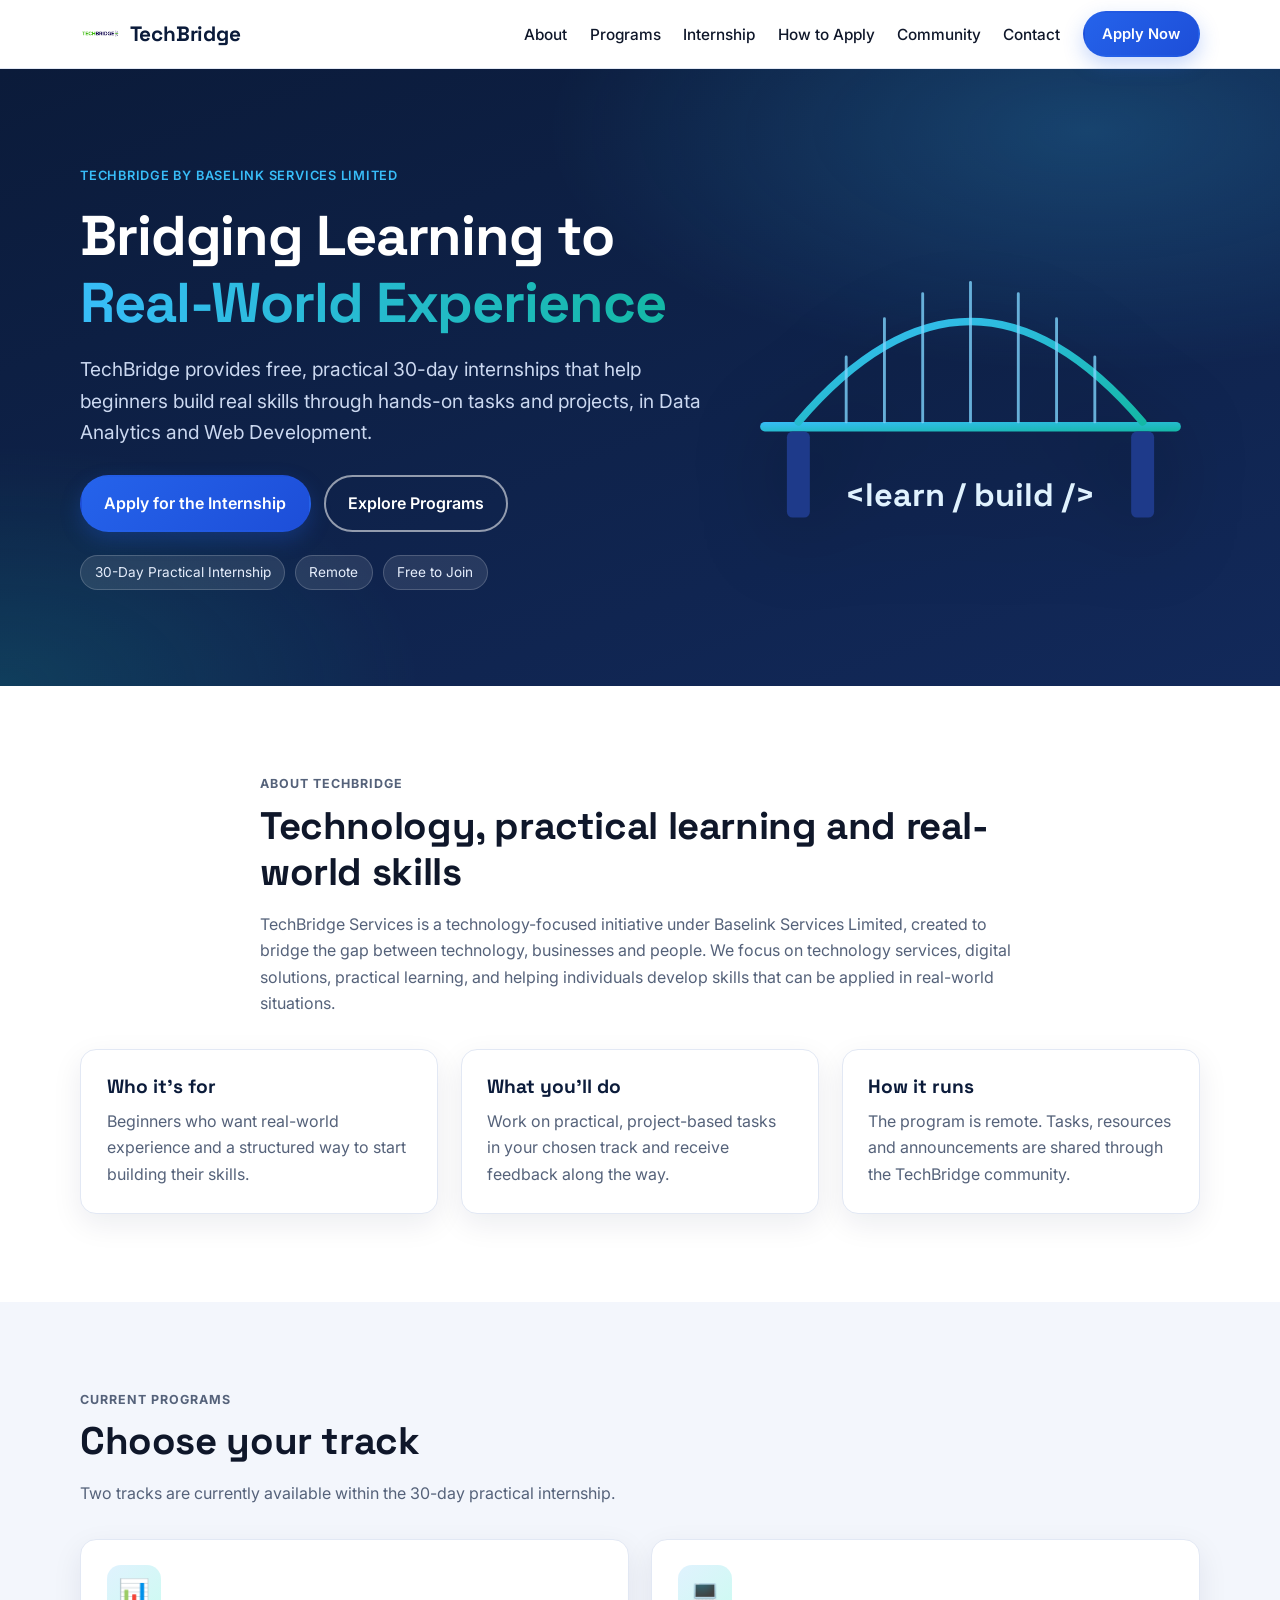
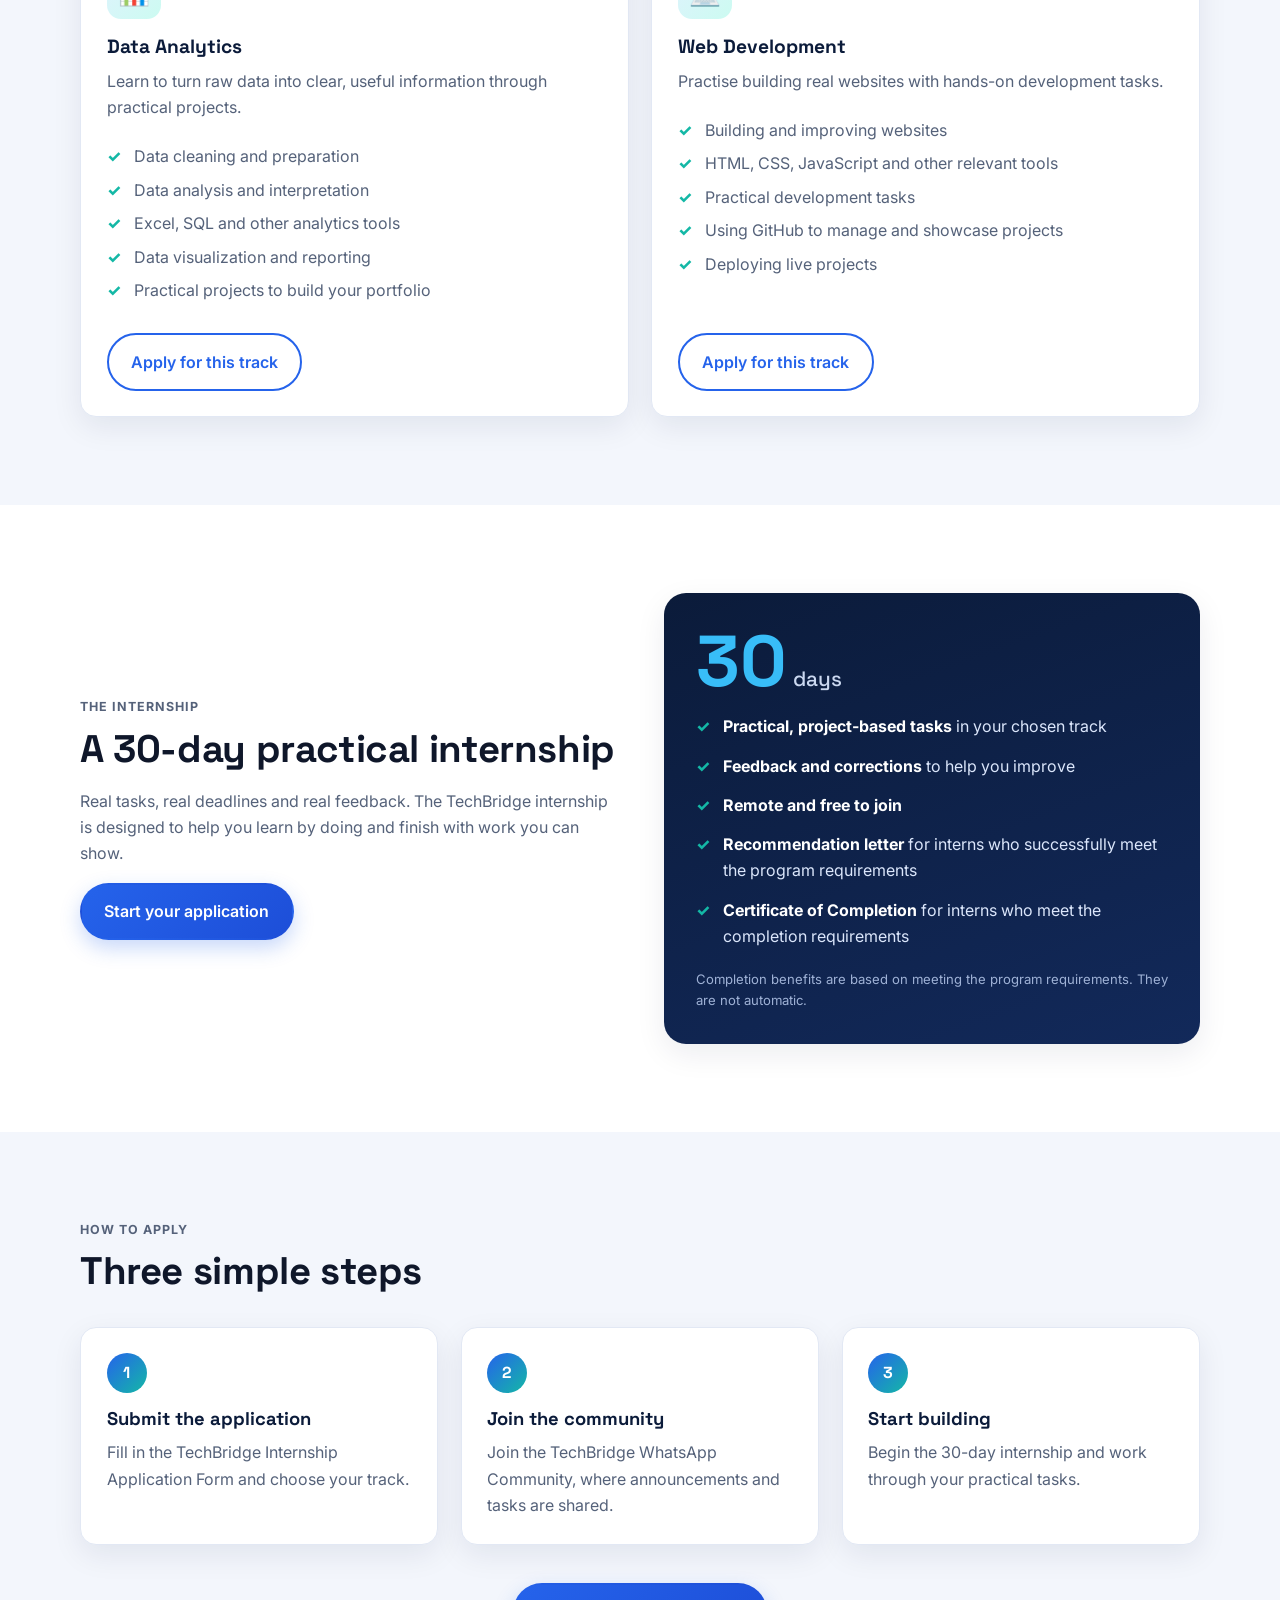
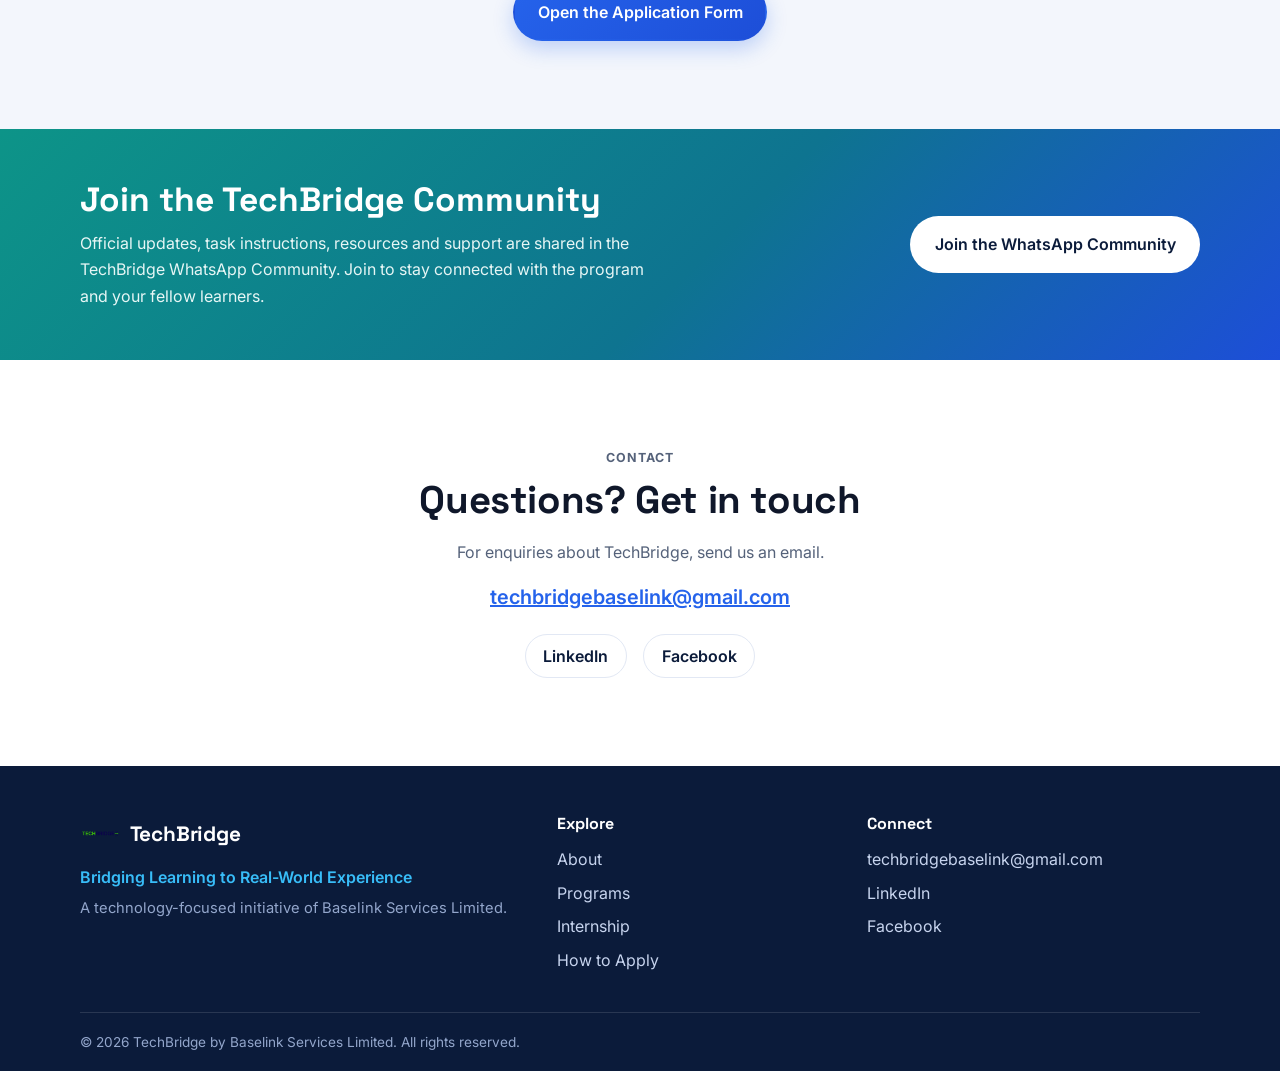
==== index.html @ 443b87cd "initial push" ====
<!doctype html>
<html lang="en">
  <head>
    <meta charset="UTF-8" />
    <meta name="viewport" content="width=device-width, initial-scale=1.0" />
    <title>TechBridge | Bridging Learning to Real-World Experience</title>
    <meta
      name="description"
      content="TechBridge by Baselink Services Limited offers free, practical 30-day internships in Data Analytics and Web Development."
    />
    <link rel="preconnect" href="https://fonts.googleapis.com" />
    <link rel="preconnect" href="https://fonts.gstatic.com" crossorigin />
    <link
      href="https://fonts.googleapis.com/css2?family=Inter:wght@400;500;600;700;800&family=Space+Grotesk:wght@500;700&display=swap"
      rel="stylesheet"
    />
    <link rel="stylesheet" href="style.css" />
  </head>
  <body>
    <a class="skip-link" href="#main">Skip to main content</a>

    <header class="site-header">
      <div class="container nav-wrap">
        <a class="brand" href="#home" aria-label="TechBridge home">
          <img
            src="images/techbridge-logo.png"
            alt="TechBridge logo"
            class="brand-logo"
          />
          <span class="brand-name">TechBridge</span>
        </a>

        <input
          type="checkbox"
          id="nav-toggle"
          class="nav-toggle"
          aria-label="Toggle navigation menu"
        />
        <label for="nav-toggle" class="nav-burger" aria-hidden="true"
          ><span></span><span></span><span></span
        ></label>

        <nav class="site-nav" aria-label="Main navigation">
          <ul>
            <li><a href="#about">About</a></li>
            <li><a href="#programs">Programs</a></li>
            <li><a href="#internship">Internship</a></li>
            <li><a href="#how-to-apply">How to Apply</a></li>
            <li><a href="#community">Community</a></li>
            <li><a href="#contact">Contact</a></li>
            <li>
              <a
                class="btn btn-small"
                href="https://forms.gle/8EbdSy5ttGfLZfjv5?utm_source=chatgpt.com"
                target="_blank"
                rel="noopener"
                >Apply Now</a
              >
            </li>
          </ul>
        </nav>
      </div>
    </header>

    <main id="main">
      <!-- ============ HERO ============ -->
      <section class="hero" id="home">
        <div class="container hero-grid">
          <div class="hero-copy">
            <p class="eyebrow">TechBridge by Baselink Services Limited</p>
            <h1>
              Bridging Learning to
              <span class="accent">Real-World Experience</span>
            </h1>
            <p class="lead">
              TechBridge provides free, practical 30-day internships that help
              beginners build real skills through hands-on tasks and projects,
              in Data Analytics and Web Development.
            </p>
            <div class="hero-actions">
              <a
                class="btn"
                href="https://forms.gle/8EbdSy5ttGfLZfjv5?utm_source=chatgpt.com"
                target="_blank"
                rel="noopener"
                >Apply for the Internship</a
              >
              <a class="btn btn-ghost" href="#programs">Explore Programs</a>
            </div>
            <ul class="hero-badges" aria-label="Key facts">
              <li>30-Day Practical Internship</li>
              <li>Remote</li>
              <li>Free to Join</li>
            </ul>
          </div>

          <div class="hero-art" aria-hidden="true">
            <svg
              viewBox="0 0 480 360"
              xmlns="http://www.w3.org/2000/svg"
              role="presentation"
            >
              <defs>
                <linearGradient id="g1" x1="0" y1="0" x2="1" y2="1">
                  <stop offset="0" stop-color="#38bdf8" />
                  <stop offset="1" stop-color="#14b8a6" />
                </linearGradient>
              </defs>
              <!-- bridge deck -->
              <rect
                x="20"
                y="230"
                width="440"
                height="10"
                rx="5"
                fill="url(#g1)"
              />
              <!-- arch -->
              <path
                d="M60 230 Q240 20 420 230"
                fill="none"
                stroke="url(#g1)"
                stroke-width="8"
                stroke-linecap="round"
              />
              <!-- hangers -->
              <g
                stroke="#7dd3fc"
                stroke-width="3"
                stroke-linecap="round"
                opacity=".8"
              >
                <line x1="110" y1="230" x2="110" y2="162" />
                <line x1="150" y1="230" x2="150" y2="122" />
                <line x1="190" y1="230" x2="190" y2="96" />
                <line x1="240" y1="230" x2="240" y2="84" />
                <line x1="290" y1="230" x2="290" y2="96" />
                <line x1="330" y1="230" x2="330" y2="122" />
                <line x1="370" y1="230" x2="370" y2="162" />
              </g>
              <!-- pillars -->
              <rect
                x="48"
                y="240"
                width="24"
                height="90"
                rx="6"
                fill="#1e3a8a"
              />
              <rect
                x="408"
                y="240"
                width="24"
                height="90"
                rx="6"
                fill="#1e3a8a"
              />
              <!-- code brackets -->
              <text
                x="240"
                y="318"
                text-anchor="middle"
                font-family="Space Grotesk, monospace"
                font-size="34"
                fill="#e0f2fe"
                font-weight="700"
              >
                &lt;learn / build /&gt;
              </text>
            </svg>
          </div>
        </div>
      </section>

      <!-- ============ ABOUT ============ -->
      <section class="section" id="about">
        <div class="container narrow">
          <p class="section-tag">About TechBridge</p>
          <h2>Technology, practical learning and real-world skills</h2>
          <p>
            TechBridge Services is a technology-focused initiative under
            Baselink Services Limited, created to bridge the gap between
            technology, businesses and people. We focus on technology services,
            digital solutions, practical learning, and helping individuals
            develop skills that can be applied in real-world situations.
          </p>
        </div>

        <div class="container cards three">
          <article class="card">
            <h3>Who it's for</h3>
            <p>
              Beginners who want real-world experience and a structured way to
              start building their skills.
            </p>
          </article>
          <article class="card">
            <h3>What you'll do</h3>
            <p>
              Work on practical, project-based tasks in your chosen track and
              receive feedback along the way.
            </p>
          </article>
          <article class="card">
            <h3>How it runs</h3>
            <p>
              The program is remote. Tasks, resources and announcements are
              shared through the TechBridge community.
            </p>
          </article>
        </div>
      </section>

      <!-- ============ PROGRAMS ============ -->
      <section class="section section-alt" id="programs">
        <div class="container">
          <p class="section-tag">Current Programs</p>
          <h2>Choose your track</h2>
          <p class="section-sub">
            Two tracks are currently available within the 30-day practical
            internship.
          </p>

          <div class="cards two">
            <article class="card program">
              <div class="program-icon" aria-hidden="true">&#128202;</div>
              <h3>Data Analytics</h3>
              <p>
                Learn to turn raw data into clear, useful information through
                practical projects.
              </p>
              <ul class="check-list">
                <li>Data cleaning and preparation</li>
                <li>Data analysis and interpretation</li>
                <li>Excel, SQL and other analytics tools</li>
                <li>Data visualization and reporting</li>
                <li>Practical projects to build your portfolio</li>
              </ul>
              <a
                class="btn btn-outline"
                href="https://forms.gle/8EbdSy5ttGfLZfjv5?utm_source=chatgpt.com"
                target="_blank"
                rel="noopener"
                >Apply for this track</a
              >
            </article>

            <article class="card program">
              <div class="program-icon" aria-hidden="true">&#128187;</div>
              <h3>Web Development</h3>
              <p>
                Practise building real websites with hands-on development tasks.
              </p>
              <ul class="check-list">
                <li>Building and improving websites</li>
                <li>HTML, CSS, JavaScript and other relevant tools</li>
                <li>Practical development tasks</li>
                <li>Using GitHub to manage and showcase projects</li>
                <li>Deploying live projects</li>
              </ul>
              <a
                class="btn btn-outline"
                href="https://forms.gle/8EbdSy5ttGfLZfjv5?utm_source=chatgpt.com"
                target="_blank"
                rel="noopener"
                >Apply for this track</a
              >
            </article>
          </div>
        </div>
      </section>

      <!-- ============ INTERNSHIP ============ -->
      <section class="section" id="internship">
        <div class="container internship-grid">
          <div>
            <p class="section-tag">The Internship</p>
            <h2>A 30-day practical internship</h2>
            <p>
              Real tasks, real deadlines and real feedback. The TechBridge
              internship is designed to help you learn by doing and finish with
              work you can show.
            </p>
            <a
              class="btn"
              href="https://forms.gle/8EbdSy5ttGfLZfjv5?utm_source=chatgpt.com"
              target="_blank"
              rel="noopener"
              >Start your application</a
            >
          </div>

          <div class="timeline-card">
            <div class="big-number" aria-label="30 days">
              30<span>days</span>
            </div>
            <ul class="benefit-list">
              <li>
                <strong>Practical, project-based tasks</strong> in your chosen
                track
              </li>
              <li>
                <strong>Feedback and corrections</strong> to help you improve
              </li>
              <li><strong>Remote and free to join</strong></li>
              <li>
                <strong>Recommendation letter</strong> for interns who
                successfully meet the program requirements
              </li>
              <li>
                <strong>Certificate of Completion</strong> for interns who meet
                the completion requirements
              </li>
            </ul>
            <p class="fineprint">
              Completion benefits are based on meeting the program requirements.
              They are not automatic.
            </p>
          </div>
        </div>
      </section>

      <!-- ============ HOW TO APPLY ============ -->
      <section class="section section-alt" id="how-to-apply">
        <div class="container">
          <p class="section-tag">How to Apply</p>
          <h2>Three simple steps</h2>

          <ol class="steps">
            <li>
              <span class="step-num">1</span>
              <h3>Submit the application</h3>
              <p>
                Fill in the TechBridge Internship Application Form and choose
                your track.
              </p>
            </li>
            <li>
              <span class="step-num">2</span>
              <h3>Join the community</h3>
              <p>
                Join the TechBridge WhatsApp Community, where announcements and
                tasks are shared.
              </p>
            </li>
            <li>
              <span class="step-num">3</span>
              <h3>Start building</h3>
              <p>
                Begin the 30-day internship and work through your practical
                tasks.
              </p>
            </li>
          </ol>

          <div class="center">
            <a
              class="btn"
              href="https://forms.gle/8EbdSy5ttGfLZfjv5?utm_source=chatgpt.com"
              target="_blank"
              rel="noopener"
              >Open the Application Form</a
            >
          </div>
        </div>
      </section>

      <!-- ============ COMMUNITY ============ -->
      <section class="community" id="community">
        <div class="container community-inner">
          <div>
            <h2>Join the TechBridge Community</h2>
            <p>
              Official updates, task instructions, resources and support are
              shared in the TechBridge WhatsApp Community. Join to stay
              connected with the program and your fellow learners.
            </p>
          </div>
          <a
            class="btn btn-light"
            href="https://chat.whatsapp.com/FqpBvYS4oaK32cXDxc8JIS?utm_source=chatgpt.com"
            target="_blank"
            rel="noopener"
            >Join the WhatsApp Community</a
          >
        </div>
      </section>

      <!-- ============ CONTACT ============ -->
      <section class="section" id="contact">
        <div class="container narrow center">
          <p class="section-tag">Contact</p>
          <h2>Questions? Get in touch</h2>
          <p>For enquiries about TechBridge, send us an email.</p>
          <p class="email-line">
            <a href="mailto:techbridgebaselink@gmail.com"
              >techbridgebaselink@gmail.com</a
            >
          </p>
          <ul class="social">
            <li>
              <a
                href="https://www.linkedin.com/company/techbridge-services/"
                target="_blank"
                rel="noopener"
                >LinkedIn</a
              >
            </li>
            <li>
              <a
                href="https://www.facebook.com/p/Baselink-Services-100066771475783/"
                target="_blank"
                rel="noopener"
                >Facebook</a
              >
            </li>
          </ul>
        </div>
      </section>
    </main>

    <!-- ============ FOOTER ============ -->
    <footer class="site-footer">
      <div class="container footer-grid">
        <div>
          <div class="brand brand-footer">
            <img src="images/techbridge-logo.png" alt="" class="brand-logo" />
            <span class="brand-name">TechBridge</span>
          </div>
          <p class="tagline">Bridging Learning to Real-World Experience</p>
          <p class="muted">
            A technology-focused initiative of Baselink Services Limited.
          </p>
        </div>

        <nav aria-label="Footer navigation">
          <h4>Explore</h4>
          <ul>
            <li><a href="#about">About</a></li>
            <li><a href="#programs">Programs</a></li>
            <li><a href="#internship">Internship</a></li>
            <li><a href="#how-to-apply">How to Apply</a></li>
          </ul>
        </nav>

        <div>
          <h4>Connect</h4>
          <ul>
            <li>
              <a href="mailto:techbridgebaselink@gmail.com"
                >techbridgebaselink@gmail.com</a
              >
            </li>
            <li>
              <a
                href="https://www.linkedin.com/company/techbridge-services/"
                target="_blank"
                rel="noopener"
                >LinkedIn</a
              >
            </li>
            <li>
              <a
                href="https://www.facebook.com/p/Baselink-Services-100066771475783/"
                target="_blank"
                rel="noopener"
                >Facebook</a
              >
            </li>
          </ul>
        </div>
      </div>
      <div class="container footer-bottom">
        <p>
          &copy; 2026 TechBridge by Baselink Services Limited. All rights
          reserved.
        </p>
      </div>
    </footer>
  </body>
</html>
---- style.css ----
/* =========================================================
   TechBridge, Task 1 homepage
   ========================================================= */

:root {
  --navy: #0b1b3a;
  --navy-2: #12295a;
  --blue: #2563eb;
  --sky: #38bdf8;
  --teal: #14b8a6;
  --ink: #0f172a;
  --muted: #55627a;
  --bg: #ffffff;
  --bg-alt: #f3f6fc;
  --line: #e2e8f4;
  --radius: 16px;
  --shadow: 0 10px 30px rgba(11, 27, 58, 0.08);
  --font-body:
    "Inter", system-ui, -apple-system, "Segoe UI", Roboto, Arial, sans-serif;
  --font-head: "Space Grotesk", "Inter", system-ui, sans-serif;
}

*,
*::before,
*::after {
  box-sizing: border-box;
}

html {
  scroll-behavior: smooth;
  scroll-padding-top: 76px;
}

body {
  margin: 0;
  font-family: var(--font-body);
  color: var(--ink);
  background: var(--bg);
  line-height: 1.65;
  -webkit-font-smoothing: antialiased;
}

img {
  max-width: 100%;
  display: block;
}
a {
  color: var(--blue);
}
ul,
ol {
  margin: 0;
  padding: 0;
  list-style: none;
}
h1,
h2,
h3,
h4 {
  font-family: var(--font-head);
  line-height: 1.2;
  margin: 0 0 0.6rem;
}
p {
  margin: 0 0 1rem;
}

.container {
  width: min(1120px, 100% - 2rem);
  margin-inline: auto;
}
.narrow {
  max-width: 760px;
}
.center {
  text-align: center;
}

.skip-link {
  position: absolute;
  left: -999px;
  top: 0;
  background: #fff;
  color: var(--ink);
  padding: 0.6rem 1rem;
  z-index: 200;
}
.skip-link:focus {
  left: 1rem;
  top: 1rem;
}

:focus-visible {
  outline: 3px solid var(--sky);
  outline-offset: 3px;
  border-radius: 6px;
}

/* ---------- Buttons ---------- */
.btn {
  display: inline-block;
  background: linear-gradient(135deg, var(--blue), #1d4ed8);
  color: #fff;
  text-decoration: none;
  font-weight: 600;
  padding: 0.85rem 1.4rem;
  border-radius: 999px;
  border: 2px solid transparent;
  transition:
    transform 0.2s ease,
    box-shadow 0.2s ease,
    background 0.2s ease;
  box-shadow: 0 8px 20px rgba(37, 99, 235, 0.25);
}
.btn:hover {
  transform: translateY(-2px);
  box-shadow: 0 12px 26px rgba(37, 99, 235, 0.35);
}
.btn-small {
  padding: 0.55rem 1.1rem;
  font-size: 0.92rem;
}
.btn-ghost {
  background: transparent;
  border-color: rgba(255, 255, 255, 0.55);
  box-shadow: none;
}
.btn-ghost:hover {
  background: rgba(255, 255, 255, 0.12);
  box-shadow: none;
}
.btn-outline {
  background: transparent;
  color: var(--blue);
  border-color: var(--blue);
  box-shadow: none;
}
.btn-outline:hover {
  background: var(--blue);
  color: #fff;
}
.btn-light {
  background: #fff;
  color: var(--navy);
  box-shadow: none;
}
.btn-light:hover {
  background: #e0f2fe;
}

/* ---------- Header ---------- */
.site-header {
  position: sticky;
  top: 0;
  z-index: 100;
  background: rgba(255, 255, 255, 0.92);
  backdrop-filter: blur(10px);
  border-bottom: 1px solid var(--line);
}
.nav-wrap {
  display: flex;
  align-items: center;
  justify-content: space-between;
  min-height: 68px;
  position: relative;
}

.brand {
  display: flex;
  align-items: center;
  gap: 0.6rem;
  text-decoration: none;
  color: var(--navy);
}
.brand-logo {
  height: 40px;
  width: auto;
}
.brand-name {
  font-family: var(--font-head);
  font-weight: 700;
  font-size: 1.3rem;
  letter-spacing: -0.01em;
}

.site-nav ul {
  display: flex;
  align-items: center;
  gap: 1.4rem;
}
.site-nav a:not(.btn) {
  color: var(--ink);
  text-decoration: none;
  font-weight: 500;
  font-size: 0.96rem;
  position: relative;
}
.site-nav a:not(.btn)::after {
  content: "";
  position: absolute;
  left: 0;
  bottom: -4px;
  height: 2px;
  width: 0;
  background: var(--teal);
  transition: width 0.25s ease;
}
.site-nav a:not(.btn):hover::after {
  width: 100%;
}

/* CSS-only responsive menu */
.nav-toggle {
  position: absolute;
  opacity: 0;
  pointer-events: none;
}
.nav-burger {
  display: none;
  cursor: pointer;
  width: 44px;
  height: 44px;
  padding: 11px 9px;
}
.nav-burger span {
  display: block;
  height: 3px;
  background: var(--navy);
  border-radius: 3px;
  margin: 5px 0;
  transition:
    transform 0.25s ease,
    opacity 0.25s ease;
}
.nav-toggle:focus-visible + .nav-burger {
  outline: 3px solid var(--sky);
  border-radius: 8px;
}

/* ---------- Hero ---------- */
.hero {
  background:
    radial-gradient(
      900px 400px at 85% 10%,
      rgba(56, 189, 248, 0.22),
      transparent 60%
    ),
    radial-gradient(
      700px 400px at 0% 100%,
      rgba(20, 184, 166, 0.18),
      transparent 60%
    ),
    linear-gradient(160deg, var(--navy), var(--navy-2));
  color: #fff;
  padding: clamp(3rem, 8vw, 6rem) 0;
  overflow: hidden;
}
.hero-grid {
  display: grid;
  grid-template-columns: 1.15fr 0.85fr;
  gap: 2.5rem;
  align-items: center;
}
.eyebrow {
  color: var(--sky);
  font-weight: 600;
  letter-spacing: 0.06em;
  text-transform: uppercase;
  font-size: 0.8rem;
  margin-bottom: 1rem;
}
.hero h1 {
  font-size: clamp(2.1rem, 5vw, 3.5rem);
  letter-spacing: -0.02em;
  margin-bottom: 1.1rem;
}
.accent {
  background: linear-gradient(90deg, var(--sky), var(--teal));
  -webkit-background-clip: text;
  background-clip: text;
  color: transparent;
}
.lead {
  font-size: clamp(1.02rem, 1.6vw, 1.2rem);
  color: #cbd8f0;
  max-width: 56ch;
}
.hero-actions {
  display: flex;
  flex-wrap: wrap;
  gap: 0.8rem;
  margin: 1.6rem 0 1.4rem;
}
.hero-badges {
  display: flex;
  flex-wrap: wrap;
  gap: 0.6rem;
}
.hero-badges li {
  font-size: 0.85rem;
  padding: 0.35rem 0.85rem;
  border-radius: 999px;
  background: rgba(255, 255, 255, 0.1);
  border: 1px solid rgba(255, 255, 255, 0.18);
  color: #e6eefc;
}
.hero-art svg {
  width: 100%;
  height: auto;
  filter: drop-shadow(0 20px 40px rgba(0, 0, 0, 0.35));
  animation: float 6s ease-in-out infinite;
}

@keyframes float {
  0%,
  100% {
    transform: translateY(0);
  }
  50% {
    transform: translateY(-8px);
  }
}

/* ---------- Sections ---------- */
.section {
  padding: clamp(3rem, 7vw, 5.5rem) 0;
}
.section-alt {
  background: var(--bg-alt);
}
.section-tag {
  color: var(--teal);
  font-weight: 700;
  text-transform: uppercase;
  letter-spacing: 0.08em;
  font-size: 0.78rem;
  margin-bottom: 0.5rem;
}
.section h2 {
  font-size: clamp(1.7rem, 3.4vw, 2.4rem);
  letter-spacing: -0.01em;
  margin-bottom: 1rem;
}
.section-sub {
  color: var(--muted);
  max-width: 60ch;
}
.section p {
  color: var(--muted);
}

/* ---------- Cards ---------- */
.cards {
  display: grid;
  gap: 1.4rem;
  margin-top: 2rem;
}
.cards.three {
  grid-template-columns: repeat(3, 1fr);
}
.cards.two {
  grid-template-columns: repeat(2, 1fr);
}
.card {
  background: #fff;
  border: 1px solid var(--line);
  border-radius: var(--radius);
  padding: 1.6rem;
  box-shadow: var(--shadow);
  transition:
    transform 0.25s ease,
    box-shadow 0.25s ease;
}
.card:hover {
  transform: translateY(-4px);
  box-shadow: 0 16px 40px rgba(11, 27, 58, 0.13);
}
.card h3 {
  font-size: 1.2rem;
  color: var(--navy);
}
.card p:last-child {
  margin-bottom: 0;
}

.program {
  display: flex;
  flex-direction: column;
}
.program .btn {
  align-self: flex-start;
  margin-top: auto;
}
.program-icon {
  width: 54px;
  height: 54px;
  border-radius: 14px;
  display: grid;
  place-items: center;
  font-size: 1.6rem;
  margin-bottom: 1rem;
  background: linear-gradient(135deg, #e0f2fe, #ccfbf1);
}
.check-list {
  margin: 0.4rem 0 1.4rem;
}
.check-list li {
  position: relative;
  padding-left: 1.7rem;
  margin-bottom: 0.45rem;
  color: var(--muted);
}
.check-list li::before {
  content: "\2713";
  position: absolute;
  left: 0;
  top: 0;
  color: var(--teal);
  font-weight: 800;
}

/* ---------- Internship ---------- */
.internship-grid {
  display: grid;
  grid-template-columns: 1fr 1fr;
  gap: 3rem;
  align-items: center;
}
.timeline-card {
  background: linear-gradient(160deg, var(--navy), var(--navy-2));
  color: #fff;
  border-radius: 22px;
  padding: 2rem;
  box-shadow: var(--shadow);
}
.big-number {
  font-family: var(--font-head);
  font-size: 4.5rem;
  font-weight: 700;
  line-height: 1;
  margin-bottom: 1rem;
  color: var(--sky);
}
.big-number span {
  font-size: 1.3rem;
  margin-left: 0.4rem;
  color: #cbd8f0;
  font-weight: 500;
}
.benefit-list li {
  position: relative;
  padding-left: 1.7rem;
  margin-bottom: 0.8rem;
  color: #dbe6fb;
}
.benefit-list li::before {
  content: "\2713";
  position: absolute;
  left: 0;
  color: var(--teal);
  font-weight: 800;
}
.benefit-list strong {
  color: #fff;
}
.timeline-card .fineprint {
  font-size: 0.82rem;
  color: #9fb2d6;
  margin: 1.2rem 0 0;
}

/* ---------- Steps ---------- */
.steps {
  display: grid;
  grid-template-columns: repeat(3, 1fr);
  gap: 1.4rem;
  margin: 2rem 0 2.4rem;
  counter-reset: s;
}
.steps li {
  background: #fff;
  border: 1px solid var(--line);
  border-radius: var(--radius);
  padding: 1.6rem;
  box-shadow: var(--shadow);
}
.steps li h3 {
  font-size: 1.15rem;
  color: var(--navy);
}
.steps li p {
  margin-bottom: 0;
}
.step-num {
  display: grid;
  place-items: center;
  width: 40px;
  height: 40px;
  border-radius: 50%;
  background: linear-gradient(135deg, var(--blue), var(--teal));
  color: #fff;
  font-family: var(--font-head);
  font-weight: 700;
  margin-bottom: 0.9rem;
}

/* ---------- Community ---------- */
.community {
  background: linear-gradient(135deg, #0d9488, #0e7490 55%, #1d4ed8);
  color: #fff;
  padding: 3.2rem 0;
}
.community-inner {
  display: flex;
  align-items: center;
  justify-content: space-between;
  gap: 2rem;
  flex-wrap: wrap;
}
.community h2 {
  font-size: clamp(1.5rem, 3vw, 2.1rem);
}
.community p {
  color: #e6f6f5;
  max-width: 58ch;
  margin-bottom: 0;
}

/* ---------- Contact ---------- */
.email-line {
  font-size: 1.25rem;
  font-weight: 600;
  word-break: break-word;
}
.social {
  display: flex;
  justify-content: center;
  gap: 1rem;
  margin-top: 1.2rem;
  flex-wrap: wrap;
}
.social a {
  display: inline-block;
  padding: 0.5rem 1.1rem;
  border-radius: 999px;
  border: 1px solid var(--line);
  text-decoration: none;
  font-weight: 600;
  color: var(--navy);
  transition:
    background 0.2s ease,
    border-color 0.2s ease;
}
.social a:hover {
  background: var(--bg-alt);
  border-color: var(--blue);
}

/* ---------- Footer ---------- */
.site-footer {
  background: var(--navy);
  color: #c7d4ee;
  padding-top: 3rem;
}
.footer-grid {
  display: grid;
  grid-template-columns: 1.6fr 1fr 1.2fr;
  gap: 2rem;
  padding-bottom: 2rem;
}
.site-footer h4 {
  color: #fff;
  font-size: 1rem;
  margin-bottom: 0.8rem;
}
.site-footer a {
  color: #c7d4ee;
  text-decoration: none;
}
.site-footer a:hover {
  color: #fff;
  text-decoration: underline;
}
.site-footer li {
  margin-bottom: 0.45rem;
  word-break: break-word;
}
.brand-footer .brand-name {
  color: #fff;
}
.brand-footer {
  margin-bottom: 0.6rem;
}
.tagline {
  color: var(--sky);
  font-weight: 600;
  margin-bottom: 0.4rem;
}
.muted {
  color: #93a6cb;
  font-size: 0.92rem;
}
.footer-bottom {
  border-top: 1px solid rgba(255, 255, 255, 0.12);
  padding: 1.1rem 0;
  font-size: 0.85rem;
  color: #93a6cb;
}
.footer-bottom p {
  margin: 0;
}

/* =========================================================
   Responsive
   ========================================================= */
@media (max-width: 980px) {
  .hero-grid {
    grid-template-columns: 1fr;
  }
  .hero-art {
    max-width: 460px;
    margin-inline: auto;
  }
  .cards.three {
    grid-template-columns: 1fr;
  }
  .internship-grid {
    grid-template-columns: 1fr;
    gap: 2rem;
  }
  .steps {
    grid-template-columns: 1fr;
  }
  .footer-grid {
    grid-template-columns: 1fr 1fr;
  }
}

@media (max-width: 860px) {
  .nav-burger {
    display: block;
  }
  .site-nav {
    position: absolute;
    top: 100%;
    left: -1rem;
    right: -1rem;
    background: #fff;
    border-bottom: 1px solid var(--line);
    box-shadow: var(--shadow);
    max-height: 0;
    overflow: hidden;
    transition: max-height 0.3s ease;
  }
  .site-nav ul {
    flex-direction: column;
    align-items: stretch;
    gap: 0;
    padding: 0.5rem 1rem 1rem;
  }
  .site-nav li {
    padding: 0.65rem 0;
    border-bottom: 1px solid var(--line);
  }
  .site-nav li:last-child {
    border-bottom: 0;
    padding-top: 1rem;
  }
  .site-nav .btn {
    display: block;
    text-align: center;
  }
  .nav-toggle:checked ~ .site-nav {
    max-height: 460px;
  }
  .nav-toggle:checked + .nav-burger span:nth-child(1) {
    transform: translateY(8px) rotate(45deg);
  }
  .nav-toggle:checked + .nav-burger span:nth-child(2) {
    opacity: 0;
  }
  .nav-toggle:checked + .nav-burger span:nth-child(3) {
    transform: translateY(-8px) rotate(-45deg);
  }
}

@media (max-width: 680px) {
  .cards.two {
    grid-template-columns: 1fr;
  }
  .footer-grid {
    grid-template-columns: 1fr;
  }
  .hero-actions .btn {
    width: 100%;
    text-align: center;
  }
  .community-inner .btn {
    width: 100%;
    text-align: center;
  }
  .brand-name {
    font-size: 1.15rem;
  }
}

@media (prefers-reduced-motion: reduce) {
  html {
    scroll-behavior: auto;
  }
  *,
  *::before,
  *::after {
    animation: none !important;
    transition: none !important;
  }
}
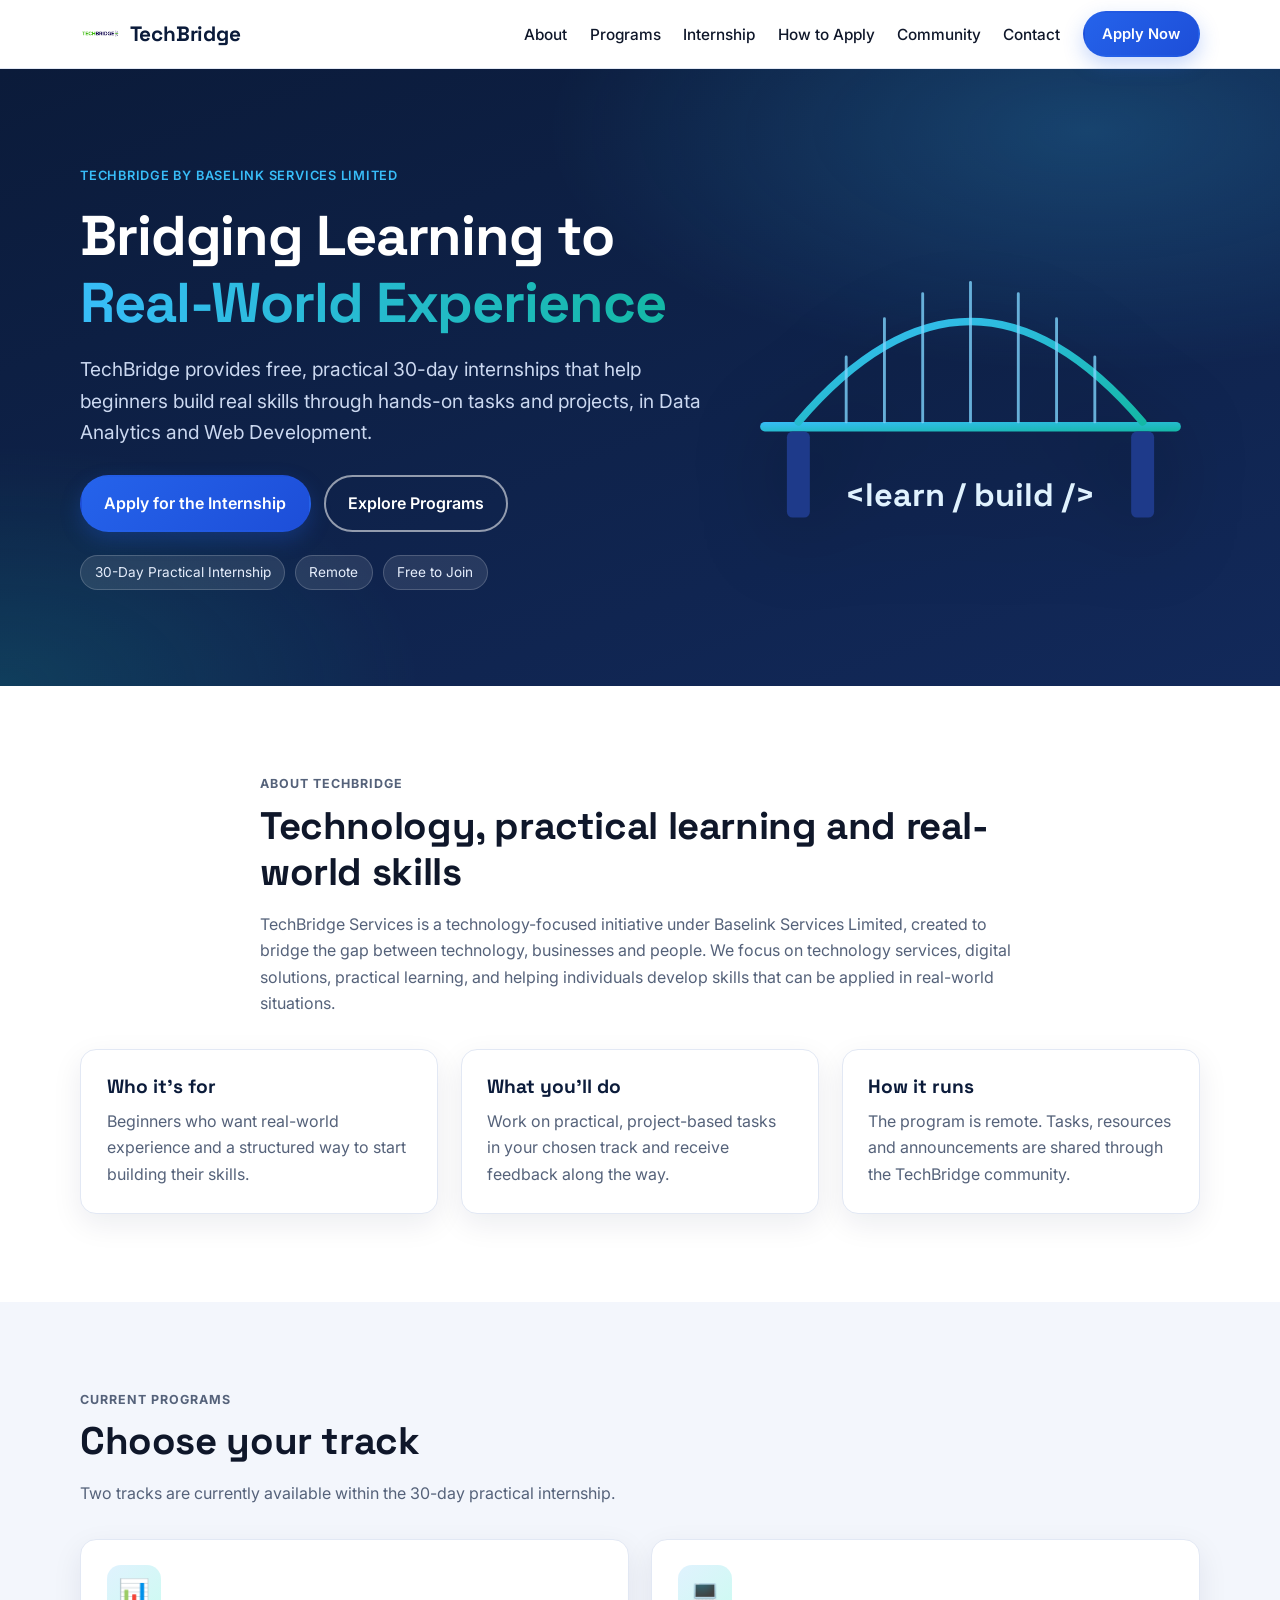
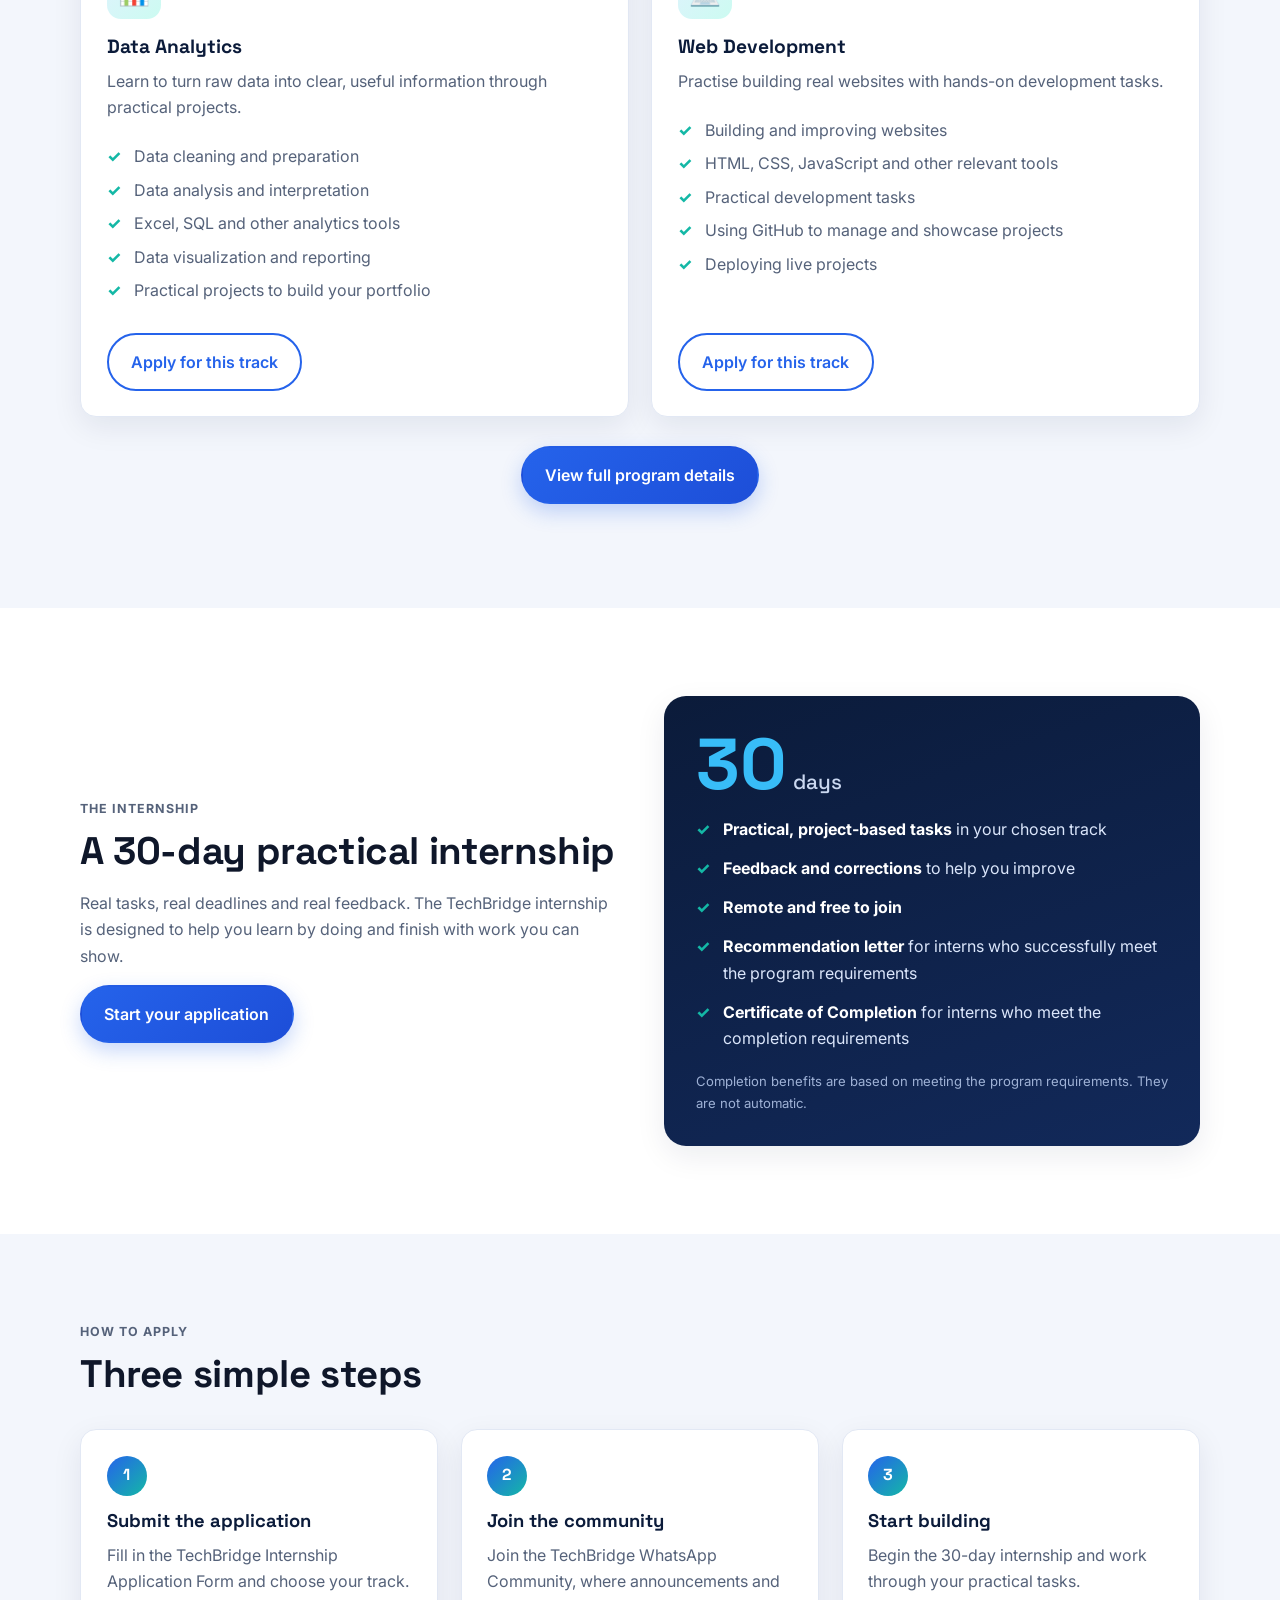
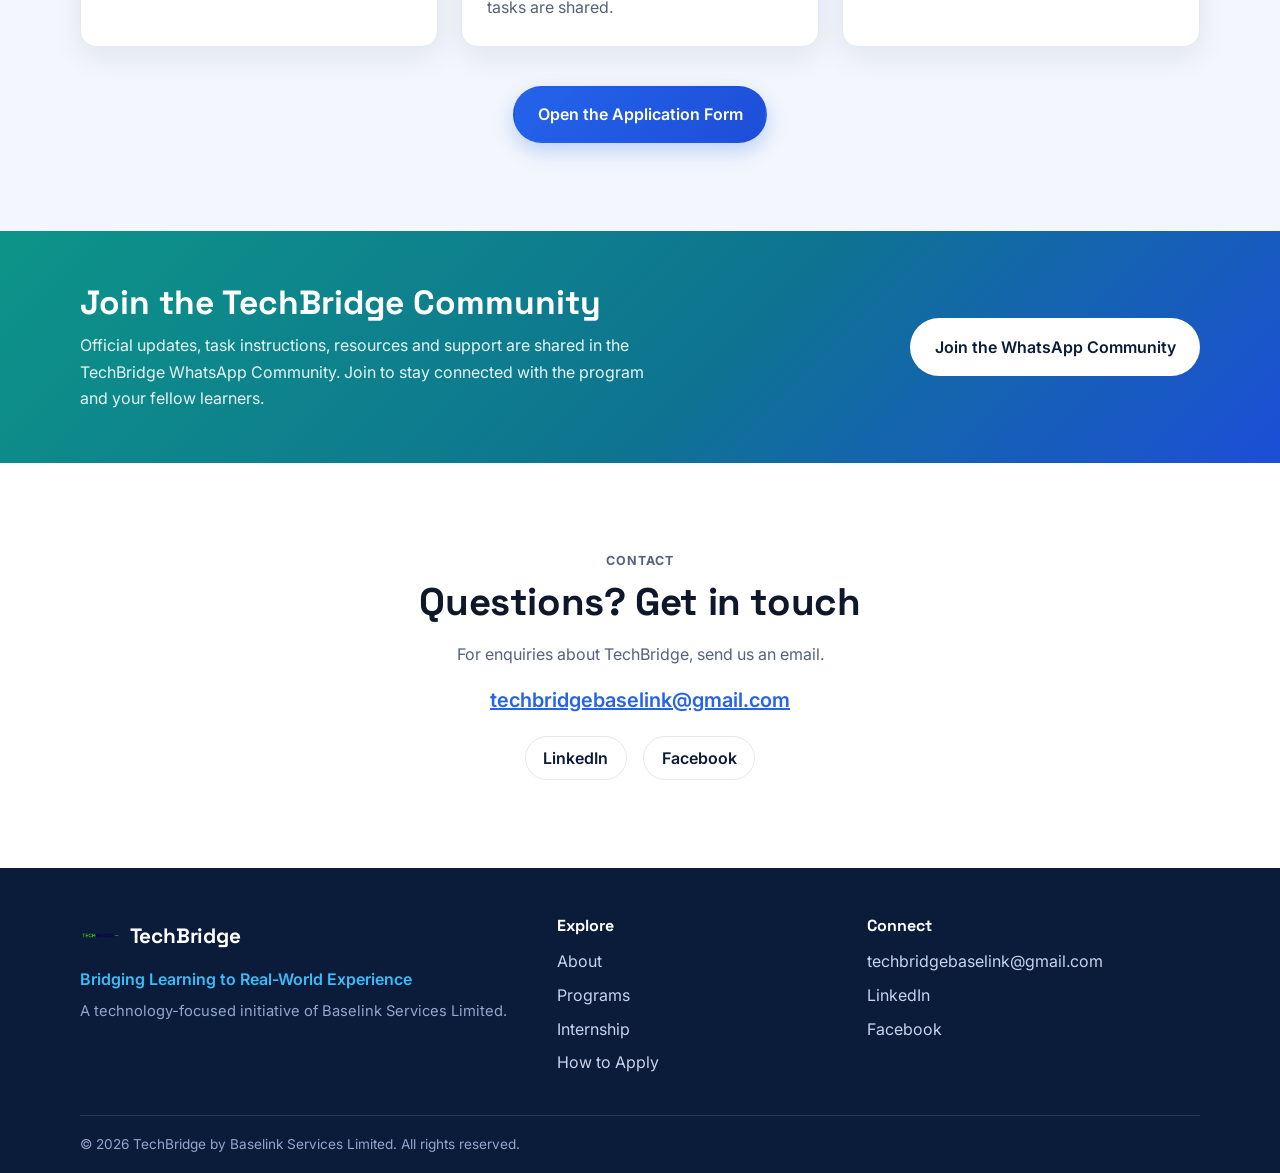
==== commit 151ec8ee: "Completed task 2" ====
--- a/index.html
+++ b/index.html
@@ -43,7 +43,7 @@
         <nav class="site-nav" aria-label="Main navigation">
           <ul>
             <li><a href="#about">About</a></li>
-            <li><a href="#programs">Programs</a></li>
+            <li><a href="programs.html">Programs</a></li>
             <li><a href="#internship">Internship</a></li>
             <li><a href="#how-to-apply">How to Apply</a></li>
             <li><a href="#community">Community</a></li>
@@ -51,7 +51,7 @@
             <li>
               <a
                 class="btn btn-small"
-                href="https://forms.gle/8EbdSy5ttGfLZfjv5?utm_source=chatgpt.com"
+                href="https://forms.gle/8EbdSy5ttGfLZfjv5"
                 target="_blank"
                 rel="noopener"
                 >Apply Now</a
@@ -63,7 +63,6 @@
     </header>
 
     <main id="main">
-      <!-- ============ HERO ============ -->
       <section class="hero" id="home">
         <div class="container hero-grid">
           <div class="hero-copy">
@@ -80,7 +79,7 @@
             <div class="hero-actions">
               <a
                 class="btn"
-                href="https://forms.gle/8EbdSy5ttGfLZfjv5?utm_source=chatgpt.com"
+                href="https://forms.gle/8EbdSy5ttGfLZfjv5"
                 target="_blank"
                 rel="noopener"
                 >Apply for the Internship</a
@@ -106,7 +105,6 @@
                   <stop offset="1" stop-color="#14b8a6" />
                 </linearGradient>
               </defs>
-              <!-- bridge deck -->
               <rect
                 x="20"
                 y="230"
@@ -115,7 +113,6 @@
                 rx="5"
                 fill="url(#g1)"
               />
-              <!-- arch -->
               <path
                 d="M60 230 Q240 20 420 230"
                 fill="none"
@@ -123,7 +120,6 @@
                 stroke-width="8"
                 stroke-linecap="round"
               />
-              <!-- hangers -->
               <g
                 stroke="#7dd3fc"
                 stroke-width="3"
@@ -138,7 +134,6 @@
                 <line x1="330" y1="230" x2="330" y2="122" />
                 <line x1="370" y1="230" x2="370" y2="162" />
               </g>
-              <!-- pillars -->
               <rect
                 x="48"
                 y="240"
@@ -155,7 +150,6 @@
                 rx="6"
                 fill="#1e3a8a"
               />
-              <!-- code brackets -->
               <text
                 x="240"
                 y="318"
@@ -172,7 +166,6 @@
         </div>
       </section>
 
-      <!-- ============ ABOUT ============ -->
       <section class="section" id="about">
         <div class="container narrow">
           <p class="section-tag">About TechBridge</p>
@@ -211,7 +204,6 @@
         </div>
       </section>
 
-      <!-- ============ PROGRAMS ============ -->
       <section class="section section-alt" id="programs">
         <div class="container">
           <p class="section-tag">Current Programs</p>
@@ -238,7 +230,7 @@
               </ul>
               <a
                 class="btn btn-outline"
-                href="https://forms.gle/8EbdSy5ttGfLZfjv5?utm_source=chatgpt.com"
+                href="https://forms.gle/8EbdSy5ttGfLZfjv5"
                 target="_blank"
                 rel="noopener"
                 >Apply for this track</a
@@ -260,17 +252,19 @@
               </ul>
               <a
                 class="btn btn-outline"
-                href="https://forms.gle/8EbdSy5ttGfLZfjv5?utm_source=chatgpt.com"
+                href="https://forms.gle/8EbdSy5ttGfLZfjv5"
                 target="_blank"
                 rel="noopener"
                 >Apply for this track</a
               >
             </article>
           </div>
-        </div>
-      </section>
-
-      <!-- ============ INTERNSHIP ============ -->
+          <p class="center" style="margin-top: 1.8rem">
+            <a class="btn" href="programs.html">View full program details</a>
+          </p>
+        </div>
+      </section>
+
       <section class="section" id="internship">
         <div class="container internship-grid">
           <div>
@@ -283,7 +277,7 @@
             </p>
             <a
               class="btn"
-              href="https://forms.gle/8EbdSy5ttGfLZfjv5?utm_source=chatgpt.com"
+              href="https://forms.gle/8EbdSy5ttGfLZfjv5"
               target="_blank"
               rel="noopener"
               >Start your application</a
@@ -320,7 +314,6 @@
         </div>
       </section>
 
-      <!-- ============ HOW TO APPLY ============ -->
       <section class="section section-alt" id="how-to-apply">
         <div class="container">
           <p class="section-tag">How to Apply</p>
@@ -356,7 +349,7 @@
           <div class="center">
             <a
               class="btn"
-              href="https://forms.gle/8EbdSy5ttGfLZfjv5?utm_source=chatgpt.com"
+              href="https://forms.gle/8EbdSy5ttGfLZfjv5"
               target="_blank"
               rel="noopener"
               >Open the Application Form</a
@@ -365,7 +358,6 @@
         </div>
       </section>
 
-      <!-- ============ COMMUNITY ============ -->
       <section class="community" id="community">
         <div class="container community-inner">
           <div>
@@ -378,7 +370,7 @@
           </div>
           <a
             class="btn btn-light"
-            href="https://chat.whatsapp.com/FqpBvYS4oaK32cXDxc8JIS?utm_source=chatgpt.com"
+            href="https://chat.whatsapp.com/FqpBvYS4oaK32cXDxc8JIS"
             target="_blank"
             rel="noopener"
             >Join the WhatsApp Community</a
@@ -386,7 +378,6 @@
         </div>
       </section>
 
-      <!-- ============ CONTACT ============ -->
       <section class="section" id="contact">
         <div class="container narrow center">
           <p class="section-tag">Contact</p>
@@ -419,7 +410,6 @@
       </section>
     </main>
 
-    <!-- ============ FOOTER ============ -->
     <footer class="site-footer">
       <div class="container footer-grid">
         <div>
@@ -437,7 +427,7 @@
           <h4>Explore</h4>
           <ul>
             <li><a href="#about">About</a></li>
-            <li><a href="#programs">Programs</a></li>
+            <li><a href="programs.html">Programs</a></li>
             <li><a href="#internship">Internship</a></li>
             <li><a href="#how-to-apply">How to Apply</a></li>
           </ul>
--- a/style.css
+++ b/style.css
@@ -1,7 +1,3 @@
-/* =========================================================
-   TechBridge, Task 1 homepage
-   ========================================================= */
-
 :root {
   --navy: #0b1b3a;
   --navy-2: #12295a;
@@ -96,7 +92,6 @@
   border-radius: 6px;
 }
 
-/* ---------- Buttons ---------- */
 .btn {
   display: inline-block;
   background: linear-gradient(135deg, var(--blue), #1d4ed8);
@@ -148,7 +143,6 @@
   background: #e0f2fe;
 }
 
-/* ---------- Header ---------- */
 .site-header {
   position: sticky;
   top: 0;
@@ -209,7 +203,6 @@
   width: 100%;
 }
 
-/* CSS-only responsive menu */
 .nav-toggle {
   position: absolute;
   opacity: 0;
@@ -237,7 +230,6 @@
   border-radius: 8px;
 }
 
-/* ---------- Hero ---------- */
 .hero {
   background:
     radial-gradient(
@@ -321,7 +313,6 @@
   }
 }
 
-/* ---------- Sections ---------- */
 .section {
   padding: clamp(3rem, 7vw, 5.5rem) 0;
 }
@@ -349,7 +340,6 @@
   color: var(--muted);
 }
 
-/* ---------- Cards ---------- */
 .cards {
   display: grid;
   gap: 1.4rem;
@@ -419,7 +409,6 @@
   font-weight: 800;
 }
 
-/* ---------- Internship ---------- */
 .internship-grid {
   display: grid;
   grid-template-columns: 1fr 1fr;
@@ -469,7 +458,6 @@
   margin: 1.2rem 0 0;
 }
 
-/* ---------- Steps ---------- */
 .steps {
   display: grid;
   grid-template-columns: repeat(3, 1fr);
@@ -504,7 +492,6 @@
   margin-bottom: 0.9rem;
 }
 
-/* ---------- Community ---------- */
 .community {
   background: linear-gradient(135deg, #0d9488, #0e7490 55%, #1d4ed8);
   color: #fff;
@@ -526,7 +513,6 @@
   margin-bottom: 0;
 }
 
-/* ---------- Contact ---------- */
 .email-line {
   font-size: 1.25rem;
   font-weight: 600;
@@ -556,7 +542,6 @@
   border-color: var(--blue);
 }
 
-/* ---------- Footer ---------- */
 .site-footer {
   background: var(--navy);
   color: #c7d4ee;
@@ -610,9 +595,6 @@
   margin: 0;
 }
 
-/* =========================================================
-   Responsive
-   ========================================================= */
 @media (max-width: 980px) {
   .hero-grid {
     grid-template-columns: 1fr;
@@ -715,3 +697,344 @@
     transition: none !important;
   }
 }
+
+/* =========================================================
+   TASK 2: Programs page additions
+   ========================================================= */
+
+.sr-only {
+  position: absolute;
+  width: 1px;
+  height: 1px;
+  padding: 0;
+  margin: -1px;
+  overflow: hidden;
+  clip: rect(0, 0, 0, 0);
+  white-space: nowrap;
+  border: 0;
+}
+
+/* Current page in nav */
+.site-nav a.is-current {
+  color: var(--blue);
+  font-weight: 600;
+}
+.site-nav a.is-current::after {
+  width: 100% !important;
+}
+
+/* ---------- Page hero ---------- */
+.page-hero {
+  background:
+    radial-gradient(
+      800px 360px at 90% 0%,
+      rgba(56, 189, 248, 0.22),
+      transparent 60%
+    ),
+    radial-gradient(
+      600px 360px at 0% 100%,
+      rgba(20, 184, 166, 0.16),
+      transparent 60%
+    ),
+    linear-gradient(160deg, var(--navy), var(--navy-2));
+  color: #fff;
+  padding: clamp(2.6rem, 6vw, 4.5rem) 0;
+}
+.page-hero h1 {
+  font-size: clamp(2rem, 4.6vw, 3.1rem);
+  letter-spacing: -0.02em;
+  margin-bottom: 1rem;
+}
+.page-hero .lead {
+  max-width: 60ch;
+}
+.breadcrumb {
+  font-size: 0.85rem;
+  color: #9fb2d6;
+  margin-bottom: 1.2rem;
+}
+.breadcrumb a {
+  color: #cbd8f0;
+  text-decoration: none;
+}
+.breadcrumb a:hover {
+  text-decoration: underline;
+}
+
+/* ---------- CSS-only filter ---------- */
+.filter-input {
+  position: absolute;
+  opacity: 0;
+  pointer-events: none;
+}
+.filter-tabs {
+  display: flex;
+  flex-wrap: wrap;
+  gap: 0.6rem;
+  margin: 1.6rem 0 2rem;
+}
+.filter-tabs label {
+  cursor: pointer;
+  padding: 0.55rem 1.15rem;
+  border-radius: 999px;
+  border: 1px solid var(--line);
+  background: #fff;
+  font-weight: 600;
+  font-size: 0.92rem;
+  color: var(--navy);
+  transition:
+    background 0.2s ease,
+    color 0.2s ease,
+    border-color 0.2s ease;
+}
+.filter-tabs label:hover {
+  border-color: var(--blue);
+}
+
+#f-all:checked ~ .filter-tabs label[for="f-all"],
+#f-da:checked ~ .filter-tabs label[for="f-da"],
+#f-web:checked ~ .filter-tabs label[for="f-web"] {
+  background: var(--navy);
+  color: #fff;
+  border-color: var(--navy);
+}
+#f-all:focus-visible ~ .filter-tabs label[for="f-all"],
+#f-da:focus-visible ~ .filter-tabs label[for="f-da"],
+#f-web:focus-visible ~ .filter-tabs label[for="f-web"] {
+  outline: 3px solid var(--sky);
+  outline-offset: 3px;
+}
+
+#f-da:checked ~ .program-list .program-web {
+  display: none;
+}
+#f-web:checked ~ .program-list .program-da {
+  display: none;
+}
+#f-da:checked ~ .program-list,
+#f-web:checked ~ .program-list {
+  grid-template-columns: minmax(0, 760px);
+}
+
+/* ---------- Program detail cards ---------- */
+.program-list {
+  display: grid;
+  grid-template-columns: repeat(2, 1fr);
+  gap: 1.6rem;
+  align-items: stretch;
+}
+.program-detail {
+  display: flex;
+  flex-direction: column;
+  background: #fff;
+  border: 1px solid var(--line);
+  border-radius: 20px;
+  padding: 2rem;
+  box-shadow: var(--shadow);
+  border-top: 5px solid var(--blue);
+  transition:
+    transform 0.25s ease,
+    box-shadow 0.25s ease;
+}
+.program-detail.program-web {
+  border-top-color: var(--teal);
+}
+.program-detail:hover {
+  transform: translateY(-4px);
+  box-shadow: 0 16px 40px rgba(11, 27, 58, 0.13);
+}
+.program-detail p {
+  color: var(--muted);
+}
+.program-detail h4 {
+  font-size: 0.8rem;
+  text-transform: uppercase;
+  letter-spacing: 0.08em;
+  color: var(--navy);
+  margin: 1rem 0 0.6rem;
+}
+.program-detail .btn {
+  align-self: flex-start;
+  margin-top: auto;
+}
+
+.program-head {
+  display: flex;
+  gap: 1rem;
+  align-items: center;
+  margin-bottom: 1rem;
+}
+.program-head h3 {
+  font-size: 1.6rem;
+  margin: 0;
+  color: var(--navy);
+}
+.program-kicker {
+  margin: 0 0 0.15rem;
+  color: var(--teal);
+  font-weight: 700;
+  font-size: 0.85rem;
+}
+.program-detail .program-icon {
+  margin: 0;
+  flex: 0 0 auto;
+}
+.program-icon.da {
+  background: linear-gradient(135deg, #dbeafe, #e0f2fe);
+}
+.program-icon.web {
+  background: linear-gradient(135deg, #ccfbf1, #d1fae5);
+}
+
+.chips {
+  display: flex;
+  flex-wrap: wrap;
+  gap: 0.5rem;
+  margin-bottom: 1.2rem;
+}
+.chips li {
+  padding: 0.35rem 0.85rem;
+  border-radius: 999px;
+  font-size: 0.88rem;
+  font-weight: 600;
+  background: var(--bg-alt);
+  color: var(--navy);
+  border: 1px solid var(--line);
+}
+
+.more {
+  margin: 0 0 1.6rem;
+  border: 1px solid var(--line);
+  border-radius: 12px;
+  background: #fafcff;
+}
+.more summary {
+  cursor: pointer;
+  padding: 0.8rem 1rem;
+  font-weight: 600;
+  color: var(--navy);
+  list-style: none;
+  display: flex;
+  justify-content: space-between;
+  align-items: center;
+}
+.more summary::-webkit-details-marker {
+  display: none;
+}
+.more summary::after {
+  content: "+";
+  font-size: 1.3rem;
+  color: var(--blue);
+  transition: transform 0.2s ease;
+}
+.more[open] summary::after {
+  content: "\2212";
+}
+.more .check-list {
+  padding: 0 1rem 1rem;
+  margin: 0;
+}
+
+/* ---------- Comparison ---------- */
+.compare {
+  margin-top: 2rem;
+  background: #fff;
+  border: 1px solid var(--line);
+  border-radius: 18px;
+  box-shadow: var(--shadow);
+  overflow: hidden;
+}
+.compare-row {
+  display: grid;
+  grid-template-columns: 1.1fr 1.5fr 1.5fr;
+  gap: 1rem;
+  padding: 1.1rem 1.4rem;
+  border-bottom: 1px solid var(--line);
+  align-items: start;
+}
+.compare-row:last-child {
+  border-bottom: 0;
+}
+.compare-head {
+  background: var(--navy);
+  color: #fff;
+  font-family: var(--font-head);
+  font-weight: 700;
+  padding-block: 1rem;
+}
+.compare-label {
+  font-weight: 700;
+  color: var(--navy);
+}
+.compare-row > div:not(.compare-label) {
+  color: var(--muted);
+}
+.compare-head > div {
+  color: #fff !important;
+}
+.fineprint-note {
+  text-align: center;
+  margin-top: 1.4rem;
+  font-size: 0.92rem;
+}
+
+/* ---------- CTA extras ---------- */
+.cta-stack {
+  display: flex;
+  flex-direction: column;
+  align-items: flex-start;
+  gap: 0.8rem;
+}
+.cta-link {
+  color: #e6f6f5;
+  font-weight: 600;
+  text-decoration: none;
+}
+.cta-link:hover {
+  text-decoration: underline;
+}
+
+/* ---------- Responsive ---------- */
+@media (max-width: 980px) {
+  .program-list {
+    grid-template-columns: 1fr;
+  }
+  #f-da:checked ~ .program-list,
+  #f-web:checked ~ .program-list {
+    grid-template-columns: 1fr;
+  }
+}
+
+@media (max-width: 720px) {
+  .compare-head {
+    display: none;
+  }
+  .compare-row {
+    grid-template-columns: 1fr;
+    gap: 0.5rem;
+    padding: 1.1rem;
+  }
+  .compare-row > div[data-col]::before {
+    content: attr(data-col) ": ";
+    display: block;
+    font-size: 0.75rem;
+    font-weight: 700;
+    text-transform: uppercase;
+    letter-spacing: 0.06em;
+    color: var(--teal);
+    margin-bottom: 0.1rem;
+  }
+  .program-detail {
+    padding: 1.4rem;
+  }
+  .program-head h3 {
+    font-size: 1.35rem;
+  }
+  .cta-stack {
+    width: 100%;
+  }
+  .cta-stack .btn {
+    width: 100%;
+    text-align: center;
+  }
+}
